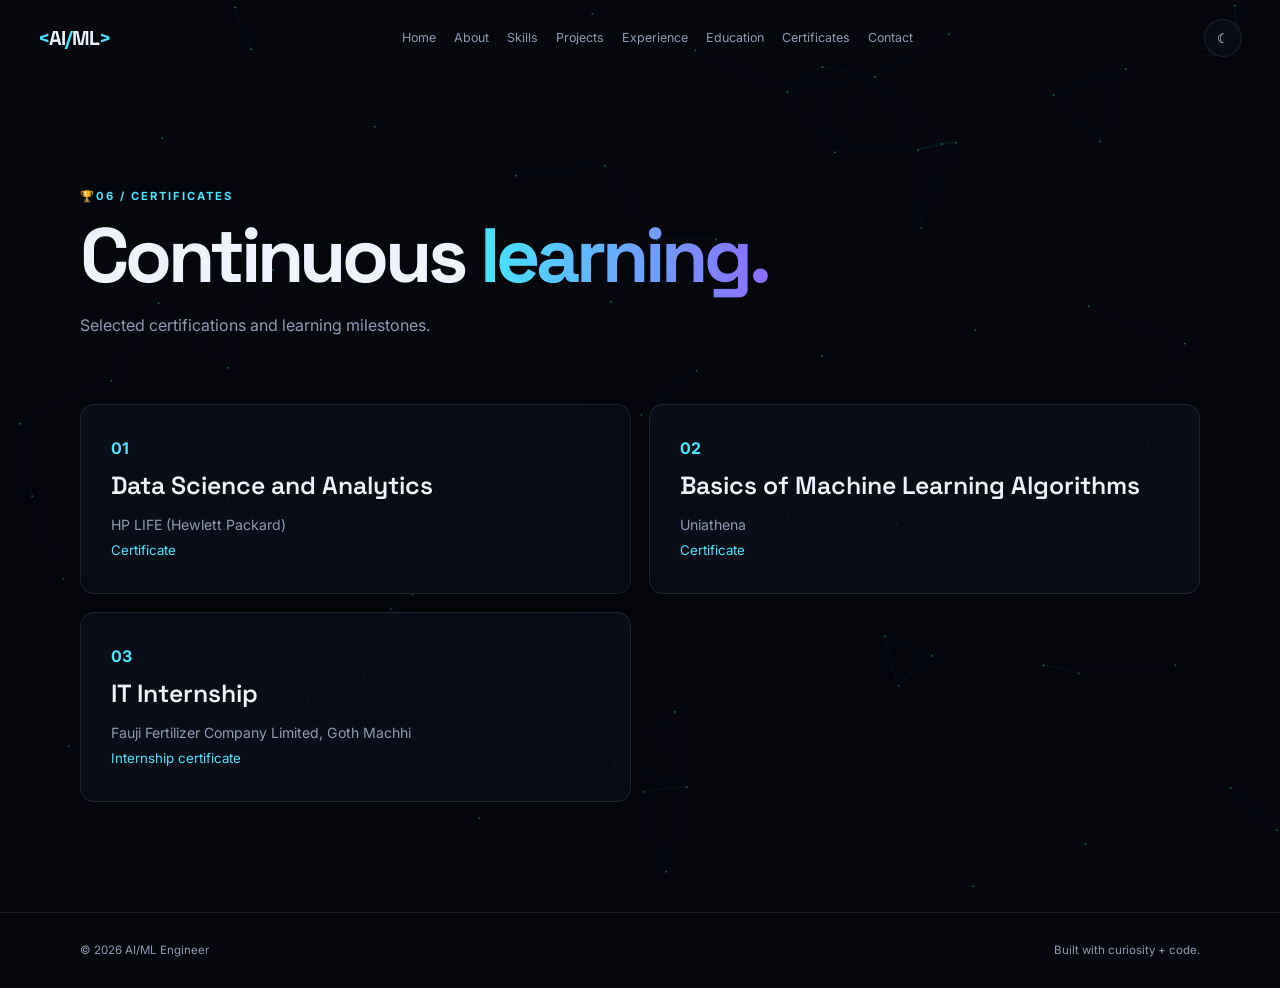
==== pages/certificates.html @ f2f559d2 "Add files via upload" ====
<!DOCTYPE html>
<html lang="en"><head><meta charset="UTF-8"><meta name="viewport" content="width=device-width,initial-scale=1.0"><title>Certificates | AI/ML Engineer</title><script>try{var t=localStorage.getItem('theme');if(t==='light'||t==='dark')document.documentElement.setAttribute('data-theme',t)}catch(e){}</script><link rel="stylesheet" href="../css/style.css"><link rel="stylesheet" href="../css/animations.css"><link rel="stylesheet" href="../css/responsive.css"><style>
.subhero{width:min(1120px,90%);margin:auto;padding:105px 0 65px}.subhero h1{font:700 clamp(3rem,6vw,5.5rem)/1 'Space Grotesk';letter-spacing:-4px;margin:10px 0 18px}.subhero h1 span{background:linear-gradient(90deg,var(--cyan),var(--violet));-webkit-background-clip:text;color:transparent}.subhero p{max-width:680px;color:var(--muted)}.glass{border:1px solid var(--line);background:var(--panel);border-radius:14px;padding:30px;box-shadow:var(--shadow)}.content-grid,.skill-grid,.cert-grid{width:min(1120px,90%);margin:auto;display:grid;grid-template-columns:repeat(2,1fr);gap:18px}.glass h2{font:600 1.55rem 'Space Grotesk';margin:9px 0 12px}.glass p,.glass li{color:var(--muted);font-size:.88rem}.glass ul{padding-left:18px}.glass li{margin:8px 0}.skill-grid{grid-template-columns:repeat(3,1fr)}.project-list{width:min(1120px,90%);margin:auto;display:grid;gap:18px}.project-detail{display:grid;grid-template-columns:100px 1fr;gap:20px}.project-number{font:700 3rem 'Space Grotesk';color:rgba(var(--c),.4)}.chips{display:flex;gap:8px;flex-wrap:wrap;margin-top:20px}.chips b{font-size:.65rem;padding:6px 9px;border:1px solid var(--line);border-radius:5px;color:var(--text2)}.result{margin-top:20px;border-top:1px solid var(--line);padding-top:15px;color:var(--muted);font-size:.75rem}.result strong{color:var(--cyan);font-size:1.2rem;margin-left:8px}.timeline{width:min(900px,90%);margin:auto}.timeline-item{display:grid;grid-template-columns:100px 1fr;gap:25px;margin-bottom:20px}.timeline-item>span{color:var(--cyan);font:700 .8rem 'Space Grotesk';padding-top:25px}.education-card{width:min(850px,90%);margin:auto;display:flex;gap:25px;align-items:center}.edu-icon{width:90px;height:90px;border:1px solid rgba(var(--c),.35);border-radius:15px;display:grid;place-items:center;color:var(--cyan);font:700 1.7rem 'Space Grotesk'}.cert span{color:var(--cyan);font-weight:700}.cert small{color:var(--cyan)}.contact-grid{width:min(1000px,90%);margin:auto;display:grid;grid-template-columns:1.2fr .8fr;gap:18px}.contact-grid input,.contact-grid textarea{width:100%;background:rgba(var(--w),.035);border:1px solid var(--line);color:var(--text);padding:13px;border-radius:7px;margin-bottom:12px;outline:none;font:inherit;font-size:.8rem}.contact-grid textarea{resize:vertical}.contact-link{display:block;padding:14px 0;border-bottom:1px solid var(--line);color:var(--text2);font-size:.85rem}.muted{color:var(--muted);font-size:.78rem;margin-top:20px}@media(max-width:800px){.skill-grid,.content-grid,.cert-grid,.contact-grid{grid-template-columns:1fr}.project-detail{grid-template-columns:1fr}.project-number{font-size:2rem}.timeline-item{grid-template-columns:1fr;gap:5px}.timeline-item>span{padding-top:10px}.education-card{align-items:flex-start;flex-direction:column}}
</style></head>
<body><div id="particles"></div><div class="grid-overlay"></div>
<header class="navbar"><a class="brand" href="../index.html"><span>&lt;</span>AI<span>/</span>ML<span>&gt;</span></a><nav>
<a href="../index.html">Home</a><a href="about.html">About</a><a href="skills.html">Skills</a><a href="projects.html">Projects</a><a href="experience.html">Experience</a><a href="education.html">Education</a><a href="certificates.html">Certificates</a><a href="contact.html">Contact</a></nav><button class="theme-btn" id="themeBtn">☾</button><button class="menu-btn" id="menuBtn">☰</button></header>
<main><section class="subhero"><span class="eyebrow">🏆06 / CERTIFICATES</span><h1>Continuous <span>learning.</span></h1><p>Selected certifications and learning milestones.</p></section><section class="cert-grid"><div class="glass cert"><span>01</span><h2>Data Science and Analytics</h2><p>HP LIFE (Hewlett Packard)</p><small>Certificate</small></div><div class="glass cert"><span>02</span><h2>Basics of Machine Learning Algorithms</h2><p>Uniathena</p><small>Certificate</small></div><div class="glass cert"><span>03</span><h2>IT Internship</h2><p>Fauji Fertilizer Company Limited, Goth Machhi</p><small>Internship certificate</small></div></section></main><footer><div class="container footer-inner"><span>© 2026 AI/ML Engineer</span><span>Built with curiosity + code.</span></div></footer><script src="../js/main.js"></script><script src="../js/particles.js"></script></body></html>
---- css/style.css ----
@import url('https://fonts.googleapis.com/css2?family=Inter:wght@400;500;600;700;800&family=Space+Grotesk:wght@400;500;600;700&display=swap');
:root{--bg:#05070d;--panel:rgba(12,17,29,.72);--text:#eef3ff;--text2:#c9d5e8;--muted:#8f9bb3;--line:rgba(255,255,255,.09);--cyan:#45e6ff;--violet:#8c6cff;--green:#6cffb0;--c:69,230,255;--v:140,108,255;--w:255,255,255;--sh:0,0,0;--shadow:0 20px 70px rgba(0,0,0,.35);--card1:rgba(18,25,41,.85);--card2:rgba(7,10,18,.8);--node-bg:rgba(10,14,24,.8);--nav-bg:#080c15;--btn1:#45e6ff;--btn2:#7398ff;--btn-text:#061018;--pa:.45;--pla:.10;color-scheme:dark}
:root[data-theme="light"]{--bg:#f3f6fb;--panel:rgba(255,255,255,.85);--text:#0f172a;--text2:#334155;--muted:#5a667d;--line:rgba(15,23,42,.13);--cyan:#0a7f9e;--violet:#6246ea;--green:#0f9d63;--c:10,127,158;--v:98,70,234;--w:15,23,42;--sh:30,41,59;--shadow:0 18px 50px rgba(30,41,59,.12);--card1:rgba(255,255,255,.95);--card2:rgba(236,242,250,.9);--node-bg:rgba(255,255,255,.92);--nav-bg:#ffffff;--btn1:#0a8fb2;--btn2:#5a62f0;--btn-text:#ffffff;--pa:.55;--pla:.18;color-scheme:light}
body,.navbar,.glass,.project-card,.intro-card,.btn,.theme-btn,.menu-btn,.node{transition:background-color .3s,color .3s,border-color .3s}
*{box-sizing:border-box;margin:0;padding:0}html{scroll-behavior:smooth}body{font-family:Inter,sans-serif;background:var(--bg);color:var(--text);line-height:1.65;overflow-x:hidden}a{text-decoration:none;color:inherit}.container{width:min(1120px,90%);margin:auto}.navbar{height:76px;display:flex;align-items:center;justify-content:space-between;width:min(1220px,94%);margin:auto;position:relative;z-index:20}.brand{font:700 1.25rem 'Space Grotesk';letter-spacing:-1px}.brand span{color:var(--cyan)}nav{display:flex;gap:18px;align-items:center}nav a{font-size:.78rem;color:var(--muted);transition:.3s}nav a:hover,nav a.active{color:var(--text)}nav a.active{position:relative}nav a.active:after{content:"";position:absolute;height:2px;background:var(--cyan);left:0;right:0;bottom:-8px;box-shadow:0 0 12px var(--cyan)}.theme-btn,.menu-btn{background:var(--panel);border:1px solid var(--line);color:var(--text);width:38px;height:38px;border-radius:50%;cursor:pointer}.menu-btn{display:none;border-radius:8px;font-size:18px}.hero{min-height:680px;width:min(1220px,94%);margin:auto;display:grid;grid-template-columns:1.05fr .95fr;align-items:center;gap:40px;padding:55px 0}.status{display:inline-flex;align-items:center;gap:9px;border:1px solid var(--line);background:rgba(var(--c),.04);padding:7px 12px;border-radius:30px;color:var(--text2);font-size:.72rem;margin-bottom:24px}.status span{width:7px;height:7px;background:var(--green);border-radius:50%;box-shadow:0 0 14px var(--green)}.eyebrow,.section-heading>span,.tag{font-size:.7rem;letter-spacing:2px;color:var(--cyan);font-weight:700}.hero h1{font:700 clamp(3.5rem,7vw,6.8rem)/.95 'Space Grotesk';letter-spacing:-5px;margin:5px 0 22px}.hero h1 span,.section-heading em{font-style:normal;background:linear-gradient(90deg,var(--cyan),var(--violet));-webkit-background-clip:text;color:transparent}.hero-text{color:var(--muted);max-width:570px;font-size:1.05rem}.typing{font:600 1rem 'Space Grotesk';color:var(--text2);margin-top:20px;min-height:30px}.cursor{color:var(--cyan);animation:blink .8s infinite}.hero-actions{display:flex;gap:12px;margin-top:27px}.btn{padding:12px 19px;border-radius:8px;font-size:.82rem;font-weight:700;border:1px solid var(--line);transition:.3s}.btn.primary{background:linear-gradient(100deg,var(--btn1),var(--btn2));color:var(--btn-text);border:0;box-shadow:0 0 30px rgba(var(--c),.15)}.btn:hover{transform:translateY(-3px)}.btn.ghost{background:rgba(var(--w),.03)}.ai-orbit{height:440px;position:relative;display:grid;place-items:center}.orbit{position:absolute;border:1px solid rgba(var(--c),.2);border-radius:50%;transform:rotate(-20deg)}.orbit-a{width:350px;height:350px;animation:spin 18s linear infinite}.orbit-b{width:270px;height:420px;animation:spin 14s linear infinite reverse;border-color:rgba(var(--v),.25)}.orbit-core{width:145px;height:145px;border-radius:50%;display:grid;place-content:center;text-align:center;background:radial-gradient(circle,rgba(var(--c),.24),rgba(var(--v),.08) 50%,transparent 70%);border:1px solid rgba(var(--c),.4);box-shadow:0 0 70px rgba(var(--c),.12),inset 0 0 40px rgba(var(--v),.1);z-index:2}.orbit-core span{font:800 2.6rem 'Space Grotesk';color:var(--cyan)}.orbit-core small{color:var(--text2)}.node{position:absolute;padding:7px 11px;border:1px solid var(--line);background:var(--node-bg);backdrop-filter:blur(8px);border-radius:7px;color:var(--text2);font-size:.68rem;z-index:3;box-shadow:var(--shadow)}.n1{top:30px;right:70px}.n2{bottom:62px;right:20px}.n3{bottom:25px;left:72px}.n4{top:90px;left:30px}.connector{position:absolute;height:1px;background:linear-gradient(90deg,transparent,var(--cyan),transparent);opacity:.4;transform-origin:left}.c1{width:130px;top:100px;right:130px;transform:rotate(130deg)}.c2{width:160px;bottom:120px;right:120px;transform:rotate(170deg)}.c3{width:140px;bottom:80px;left:130px;transform:rotate(-145deg)}.c4{width:130px;top:130px;left:110px;transform:rotate(-35deg)}.stats{display:grid;grid-template-columns:repeat(4,1fr);border:1px solid var(--line);background:rgba(var(--w),.025);border-radius:12px;overflow:hidden}.stats div{padding:24px;border-right:1px solid var(--line)}.stats div:last-child{border:0}.stats strong{display:block;font:700 1.6rem 'Space Grotesk';color:var(--cyan)}.stats span{font-size:.72rem;color:var(--muted)}.section{padding:115px 0 0}.section-heading{margin-bottom:28px}.section-heading h2{font:600 clamp(2rem,4vw,3.3rem)/1.1 'Space Grotesk';letter-spacing:-2px;margin-top:7px}.intro-card{border:1px solid var(--line);padding:34px;border-radius:14px;background:var(--panel);position:relative;overflow:hidden}.intro-card p{color:var(--muted);max-width:800px;font-size:1rem}.text-link,.card-link{display:inline-block;margin-top:18px;color:var(--cyan);font-size:.8rem;font-weight:700}.project-grid{display:grid;grid-template-columns:repeat(2,1fr);gap:18px}.project-card{border:1px solid var(--line);background:linear-gradient(145deg,var(--card1),var(--card2));padding:27px;border-radius:14px;transition:.35s;position:relative;overflow:hidden}.project-card:hover{transform:translateY(-7px);border-color:rgba(var(--c),.35);box-shadow:0 25px 70px rgba(var(--sh),.3)}.project-icon{font-size:2rem;margin-bottom:12px}.project-card h3{font:600 1.35rem 'Space Grotesk';margin:7px 0}.project-card p{font-size:.84rem;color:var(--muted)}.metrics{display:flex;gap:9px;align-items:baseline;flex-wrap:wrap;margin-top:20px;padding-top:17px;border-top:1px solid var(--line)}.metrics b{color:var(--cyan);font-size:.85rem}.metrics span{font-size:.65rem;color:var(--muted);margin-right:10px}footer{margin-top:110px;border-top:1px solid var(--line);padding:28px 0;color:var(--muted);font-size:.72rem}.footer-inner{display:flex;justify-content:space-between}.page-section{min-height:0}.scan-line{position:absolute;top:0;left:0;width:30%;height:1px;background:var(--cyan);box-shadow:0 0 20px var(--cyan);animation:scan 5s linear infinite}#particles{position:fixed;inset:0;pointer-events:none;z-index:-1}canvas{width:100%;height:100%}.grid-overlay{position:fixed;inset:0;pointer-events:none;z-index:-2;background-image:linear-gradient(rgba(var(--w),.018) 1px,transparent 1px),linear-gradient(90deg,rgba(var(--w),.018) 1px,transparent 1px);background-size:55px 55px;mask-image:linear-gradient(to bottom,black,transparent 80%)}
---- css/animations.css ----
@keyframes spin{to{transform:rotate(340deg)}}@keyframes blink{50%{opacity:0}}@keyframes scan{0%{left:-30%}50%,100%{left:100%}}@keyframes float{50%{transform:translateY(-9px)}}.reveal{opacity:0;transform:translateY(25px);transition:opacity .8s ease,transform .8s ease}.reveal.visible{opacity:1;transform:none}.delay-1{transition-delay:.2s}
---- css/responsive.css ----
@media(max-width:1000px){nav{gap:10px}nav a{font-size:.68rem}.hero{grid-template-columns:1fr}.ai-orbit{order:-1;height:350px}.hero-copy{text-align:center}.hero-text{margin:auto}.status{margin-bottom:15px}.hero-actions{justify-content:center}}@media(max-width:760px){nav{display:none;position:absolute;top:65px;left:0;right:0;background:var(--nav-bg);border:1px solid var(--line);padding:15px;flex-direction:column;align-items:stretch;border-radius:10px}nav.open{display:flex}.menu-btn{display:block}.theme-btn{margin-left:auto;margin-right:8px}.hero{padding-top:35px;min-height:auto}.hero h1{font-size:3.5rem;letter-spacing:-3px}.ai-orbit{height:310px;transform:scale(.75)}.stats{grid-template-columns:1fr 1fr}.stats div:nth-child(2){border-right:0}.stats div:nth-child(-n+2){border-bottom:1px solid var(--line)}.project-grid{grid-template-columns:1fr}.section{padding-top:75px}.footer-inner{flex-direction:column;gap:8px}}@media(max-width:430px){.hero h1{font-size:2.9rem}.stats strong{font-size:1.3rem}.stats div{padding:17px}.hero-actions{flex-direction:column}.btn{text-align:center}}
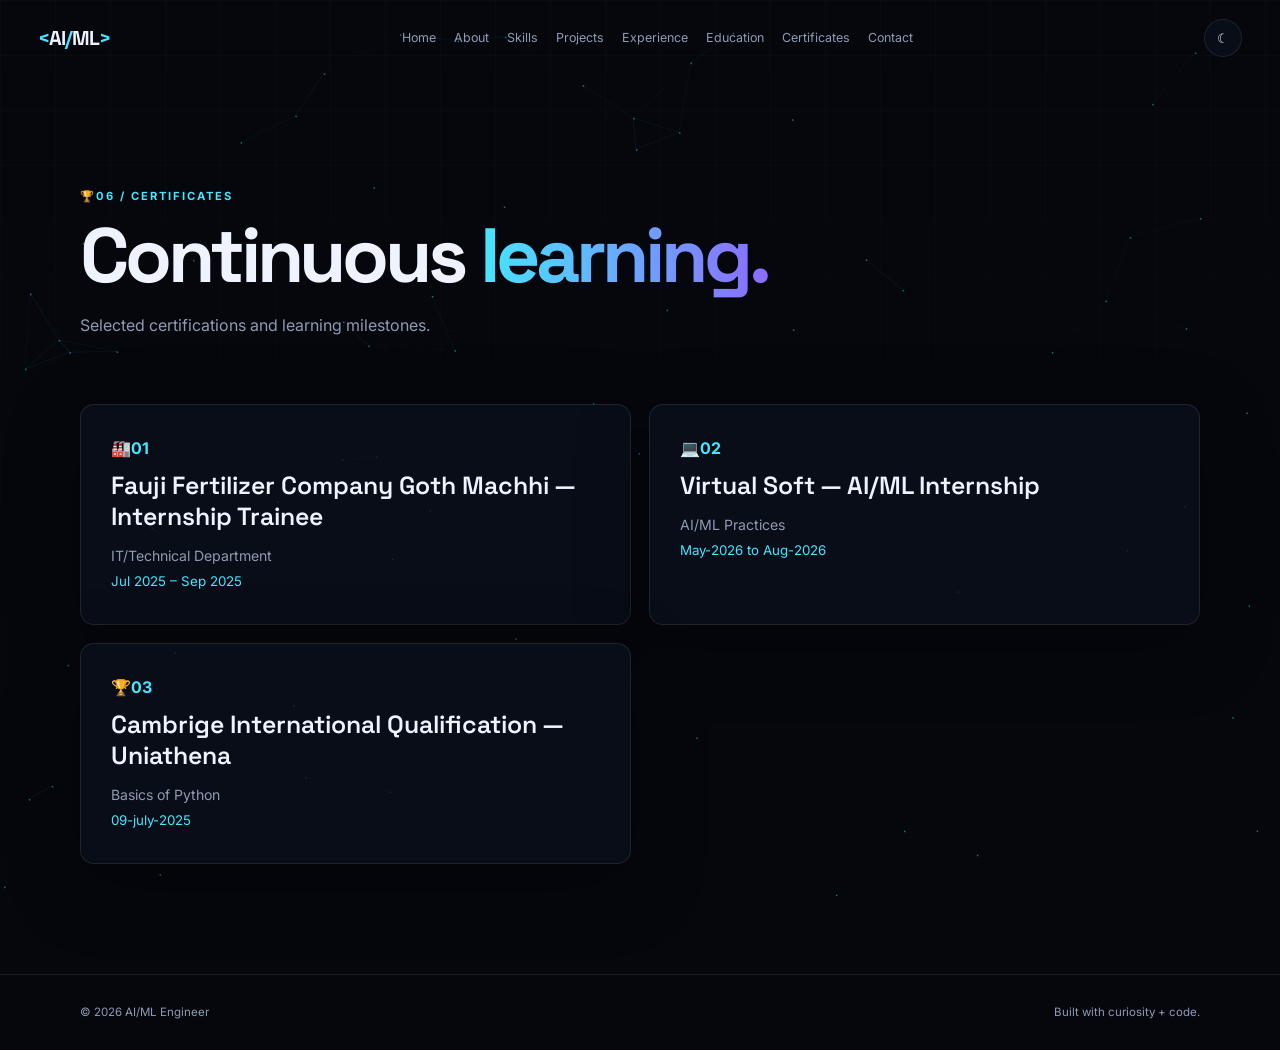
==== commit 9b2b45a8: "Revise certificates section with new entries Updated internship details and added new certifications" ====
--- a/pages/certificates.html
+++ b/pages/certificates.html
@@ -5,4 +5,4 @@
 <body><div id="particles"></div><div class="grid-overlay"></div>
 <header class="navbar"><a class="brand" href="../index.html"><span>&lt;</span>AI<span>/</span>ML<span>&gt;</span></a><nav>
 <a href="../index.html">Home</a><a href="about.html">About</a><a href="skills.html">Skills</a><a href="projects.html">Projects</a><a href="experience.html">Experience</a><a href="education.html">Education</a><a href="certificates.html">Certificates</a><a href="contact.html">Contact</a></nav><button class="theme-btn" id="themeBtn">☾</button><button class="menu-btn" id="menuBtn">☰</button></header>
-<main><section class="subhero"><span class="eyebrow">🏆06 / CERTIFICATES</span><h1>Continuous <span>learning.</span></h1><p>Selected certifications and learning milestones.</p></section><section class="cert-grid"><div class="glass cert"><span>01</span><h2>Data Science and Analytics</h2><p>HP LIFE (Hewlett Packard)</p><small>Certificate</small></div><div class="glass cert"><span>02</span><h2>Basics of Machine Learning Algorithms</h2><p>Uniathena</p><small>Certificate</small></div><div class="glass cert"><span>03</span><h2>IT Internship</h2><p>Fauji Fertilizer Company Limited, Goth Machhi</p><small>Internship certificate</small></div></section></main><footer><div class="container footer-inner"><span>© 2026 AI/ML Engineer</span><span>Built with curiosity + code.</span></div></footer><script src="../js/main.js"></script><script src="../js/particles.js"></script></body></html>+<main><section class="subhero"><span class="eyebrow">🏆06 / CERTIFICATES</span><h1>Continuous <span>learning.</span></h1><p>Selected certifications and learning milestones.</p></section><section class="cert-grid"><div class="glass cert"><span>🏭01</span><h2>Fauji Fertilizer Company Goth Machhi — Internship Trainee</h2><p>IT/Technical Department</p><small>Jul 2025 – Sep 2025</small></div><div class="glass cert"><span>💻02</span><h2>Virtual Soft — AI/ML Internship</h2><p>AI/ML Practices</p><small>May-2026 to Aug-2026</small></div><div class="glass cert"><span>🏆03</span><h2>Cambrige International Qualification — Uniathena</h2><p>Basics of Python</p><small>09-july-2025</small></div></section></main><footer><div class="container footer-inner"><span>© 2026 AI/ML Engineer</span><span>Built with curiosity + code.</span></div></footer><script src="../js/main.js"></script><script src="../js/particles.js"></script></body></html>
